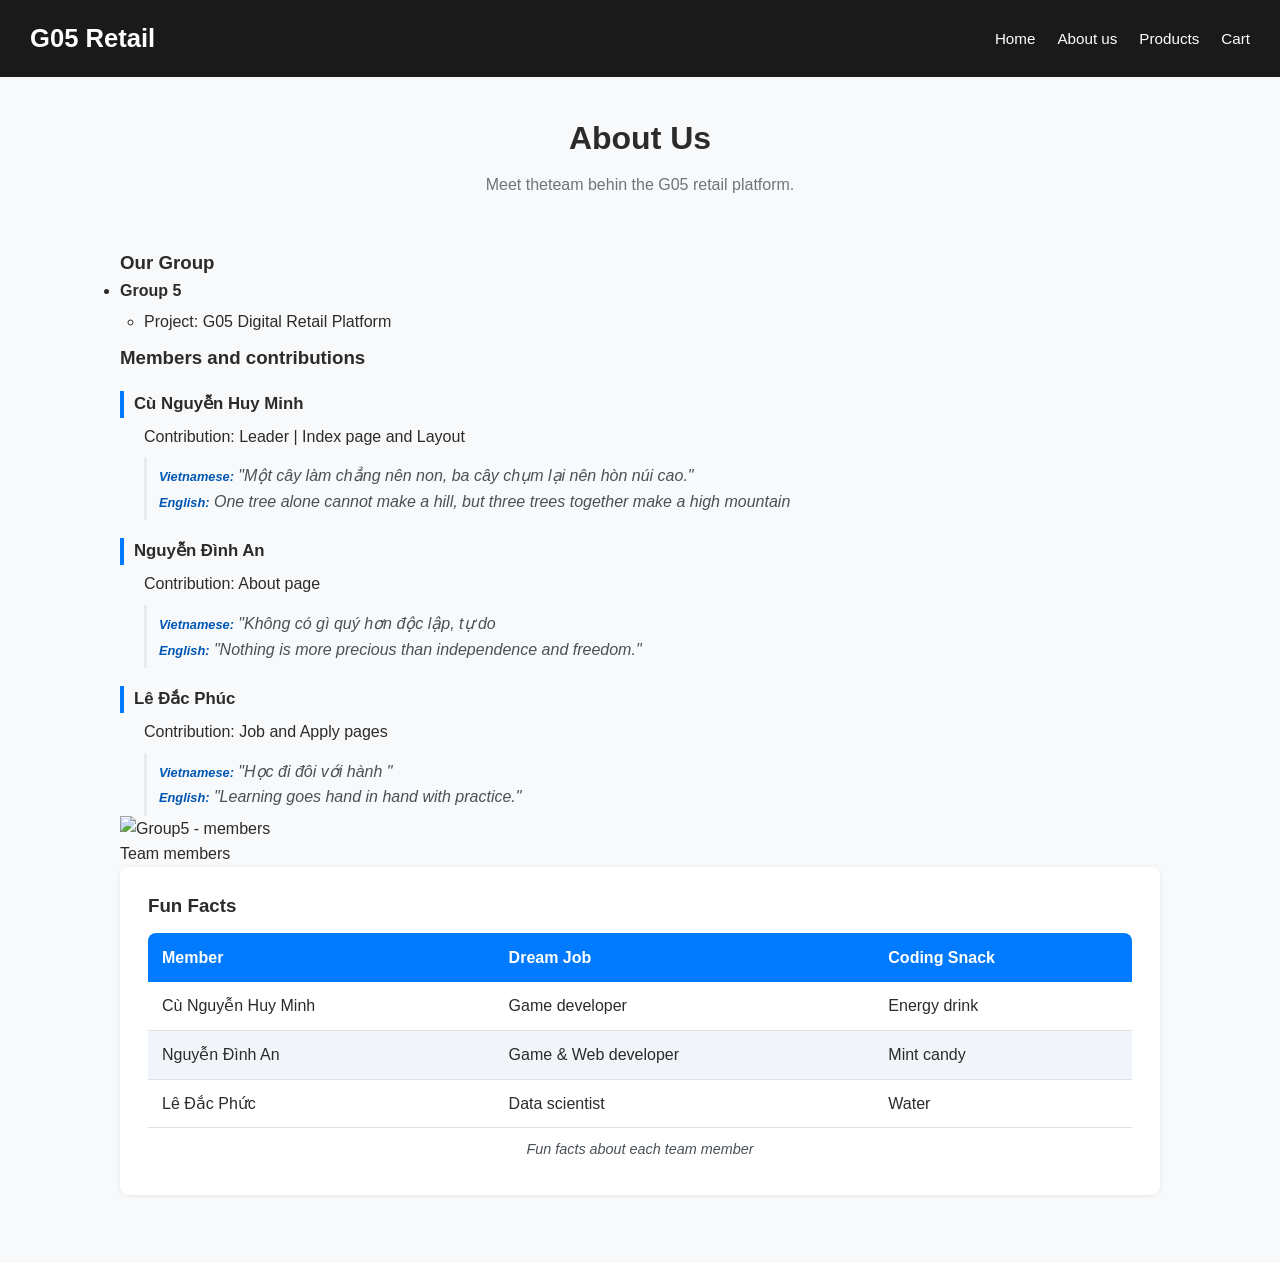
==== aboutus.html @ 073e5adb "Add files via upload" ====
<!DOCTYPE html>
<html lang="en">
<head>
  <meta charset="UTF-8">
  <meta name="viewport" content="width=device-width, initial-scale=1.0">
  <title>About Us | G05 Retail</title>
  <link rel="stylesheet" href="styles.css">
</head>
<body>
  <header class="navbar">
    <a class="logo" href="index.html">G05 Retail</a>
    <nav>
      <ul>
        <li><a href="index.html">Home</a></li>
        <li><a href="about.html">About us</a></li>
        <li><a href="products.html">Products</a></li>
        <li><a href="cart.html">Cart</a></li>
      </ul>
    </nav>
  </header>

  <main>
    <h1 class="page-title">About Us</h1>
    <p class="page-sub">Meet theteam behin the G05 retail platform.</p>

    <section class="section">
      <div class="car">
        <h3>Our Group</h3>
        <ul class="group-info">
          <li>Group 5
            <ul>
              <li>Project: G05 Digital Retail Platform</li>
            </ul>
          </li>
        </ul>
      </div>

      <div>
        <h3>Members and contributions</h3>
        <dl class="members">
          <dt>Cù Nguyễn Huy Minh</dt>
          <dd>Contribution: Leader | Index page and Layout</dd>
          <dd class="quote">
            <span class="lang">Vietnamese:</span> "Một cây làm chẳng nên non, ba cây chụm lại nên hòn núi cao."<br>
            <span class="lang">English:</span> One tree alone cannot make a hill, but three trees together make a high mountain
          </dd>

          <dt>Nguyễn Đình An</dt>
          <dd>Contribution: About page</dd>
          <dd class="quote">
            <span class="lang">Vietnamese:</span> "Không có gì quý hơn độc lập, tự do<br>
            <span class="lang">English:</span> "Nothing is more precious than independence and freedom."
          </dd>

          <dt>Lê Đắc Phúc</dt>
          <dd>Contribution: Job and Apply pages</dd>
          <dd class="quote">
            <span class="lang">Vietnamese:</span> "Học đi đôi với hành  "<br>
            <span class="lang">English:</span> "Learning goes hand in hand with practice."
          </dd>
        </dl>
      </div>

      <figure class="photo">
        <img src="images/group-photo.jpg" alt="Group5 - members" width="720" height="400">
        <figcaption>Team members</figcaption>
      </figure>

      <div class="card">
        <h3>Fun Facts</h3>
        <table class="fun-facts">
          <caption>Fun facts about each team member</caption>
          <thead>
            <tr>
              <th scope="col">Member</th>
              <th scope="col">Dream Job</th>
              <th scope="col">Coding Snack</th>
            </tr>
          </thead>
          <tbody>
            <tr><td>Cù Nguyễn Huy Minh</td><td>Game developer</td><td>Energy drink</td></tr>
            <tr><td>Nguyễn Đình An</td><td>Game & Web developer</td><td>Mint candy</td></tr>
            <tr><td>Lê Đắc Phức</td><td>Data scientist</td><td>Water</td></tr>
          </tbody>
        </table>
      </div>
    </section>
  </main>
</body>
</html>
---- styles.css ----
/* ===== G05 Retail - shared styles ===== */
:root {
  --dark: #1a1a1a;
  --blue: #007bff;
  --blue-dark: #0056b3;
  --blue-light: #cfe6ff;
  --bg: #f8f9fa;
  --bg-alt: #e9ecef;
  --text: #2b2b2b;
  --muted: #9aa0a6;
  --white: #ffffff;
}

* { box-sizing: border-box; margin: 0; padding: 0; }

body {
  font-family: "Segoe UI", Arial, Helvetica, sans-serif;
  background: var(--bg);
  color: var(--text);
  line-height: 1.6;
}

a { color: var(--blue); }

/* ===== Navbar ===== */
.navbar {
  background: var(--dark);
  display: flex;
  justify-content: space-between;
  align-items: center;
  padding: 18px 30px;
}
.navbar .logo {
  color: var(--white);
  font-size: 1.6rem;
  font-weight: 700;
  text-decoration: none;
}
.navbar ul { list-style: none; display: flex; gap: 22px; }
.navbar a {
  color: var(--white);
  text-decoration: none;
  font-size: 0.95rem;
}
.navbar a:hover,
.navbar a.active { color: var(--blue); }

/* ===== Hero ===== */
.hero {
  background: var(--blue);
  color: var(--white);
  text-align: center;
  padding: 70px 20px;
}
.hero h1 { font-size: 2.4rem; margin-bottom: 14px; }
.hero p { font-size: 1rem; margin-bottom: 24px; }
.btn {
  display: inline-block;
  background: var(--white);
  color: var(--blue);
  font-weight: 600;
  padding: 14px 24px;
  border-radius: 4px;
  text-decoration: none;
}
.btn:hover { background: var(--blue-light); }

/* ===== Sections / cards ===== */
.section { padding: 40px 30px; max-width: 1100px; margin: 0 auto; }
.section h2 { text-align: center; margin-bottom: 24px; font-size: 1.6rem; }

.card {
  background: var(--white);
  border-radius: 8px;
  padding: 24px 28px;
  box-shadow: 0 1px 4px rgba(0, 0, 0, 0.08);
  margin-bottom: 28px;
}
.card h3 { margin-bottom: 12px; }

/* ===== Footer ===== */
.footer {
  background: var(--dark);
  color: var(--muted);
  text-align: center;
  padding: 26px 20px;
  font-size: 0.9rem;
  margin-top: 40px;
}

/* ===== about.html ===== */
.page-title { text-align: center; margin: 36px 0 8px; font-size: 2rem; }
.page-sub { text-align: center; color: #6c757d; margin-bottom: 10px; }

/* Nested list */
.group-info > li { font-weight: 600; margin-bottom: 8px; }
.group-info ul { margin: 6px 0 0 24px; font-weight: 400; }

/* Styled student IDs */
.student-id {
  display: inline-block;
  background: #e7f1ff;
  color: #0056b3;
  border: 1px solid #007bff;
  border-radius: 4px;
  padding: 1px 8px;
  font-family: "Consolas", "Courier New", monospace;
  font-size: 0.85rem;
  font-weight: 700;
  letter-spacing: 1px;
  margin-left: 6px;
}

/* Definition list */
.members dt {
  font-weight: 700;
  font-size: 1.05rem;
  margin-top: 18px;
  padding-left: 10px;
  border-left: 4px solid var(--blue);
}
.members dd { margin: 6px 0 0 24px; }
.members .quote {
  font-style: italic;
  color: #495057;
  background: var(--bg);
  border-left: 3px solid var(--bg-alt);
  padding: 6px 12px;
  margin-top: 8px;
}
.members .lang { font-size: 0.8rem; font-weight: 700; color: var(--blue-dark); }

/* Bordered figure */
figure.group-photo {
  max-width: 720px;
  margin: 0 auto 28px;
  border: 4px solid var(--blue);
  border-radius: 8px;
  padding: 12px;
  background: var(--white);
  text-align: center;
}
figure.group-photo img { max-width: 100%; height: auto; display: block; margin: 0 auto; }
figure.group-photo figcaption {
  margin-top: 10px;
  font-size: 0.9rem;
  font-style: italic;
  color: #495057;
}

/* Styled table with hex colours + hover */
table.fun-facts {
  width: 100%;
  border-collapse: collapse;
  background: #ffffff;
  overflow: hidden;
  border-radius: 8px;
}
table.fun-facts caption {
  caption-side: bottom;
  padding: 10px;
  font-size: 0.9rem;
  font-style: italic;
  color: #495057;
}
table.fun-facts th {
  background: #007bff;
  color: #ffffff;
  text-align: left;
  padding: 12px 14px;
}
table.fun-facts td { padding: 11px 14px; border-bottom: 1px solid #dee2e6; }
table.fun-facts tbody tr:nth-child(even) { background: #f1f5f9; }
table.fun-facts tbody tr { transition: background 0.2s; }
table.fun-facts tbody tr:hover { background: #cfe6ff; }
table.fun-facts tbody tr:hover td { color: #003d80; font-weight: 600; }

@media (max-width: 700px) {
  .navbar { flex-direction: column; gap: 10px; }
  .section { padding: 24px 16px; }
  table.fun-facts { font-size: 0.85rem; }
}
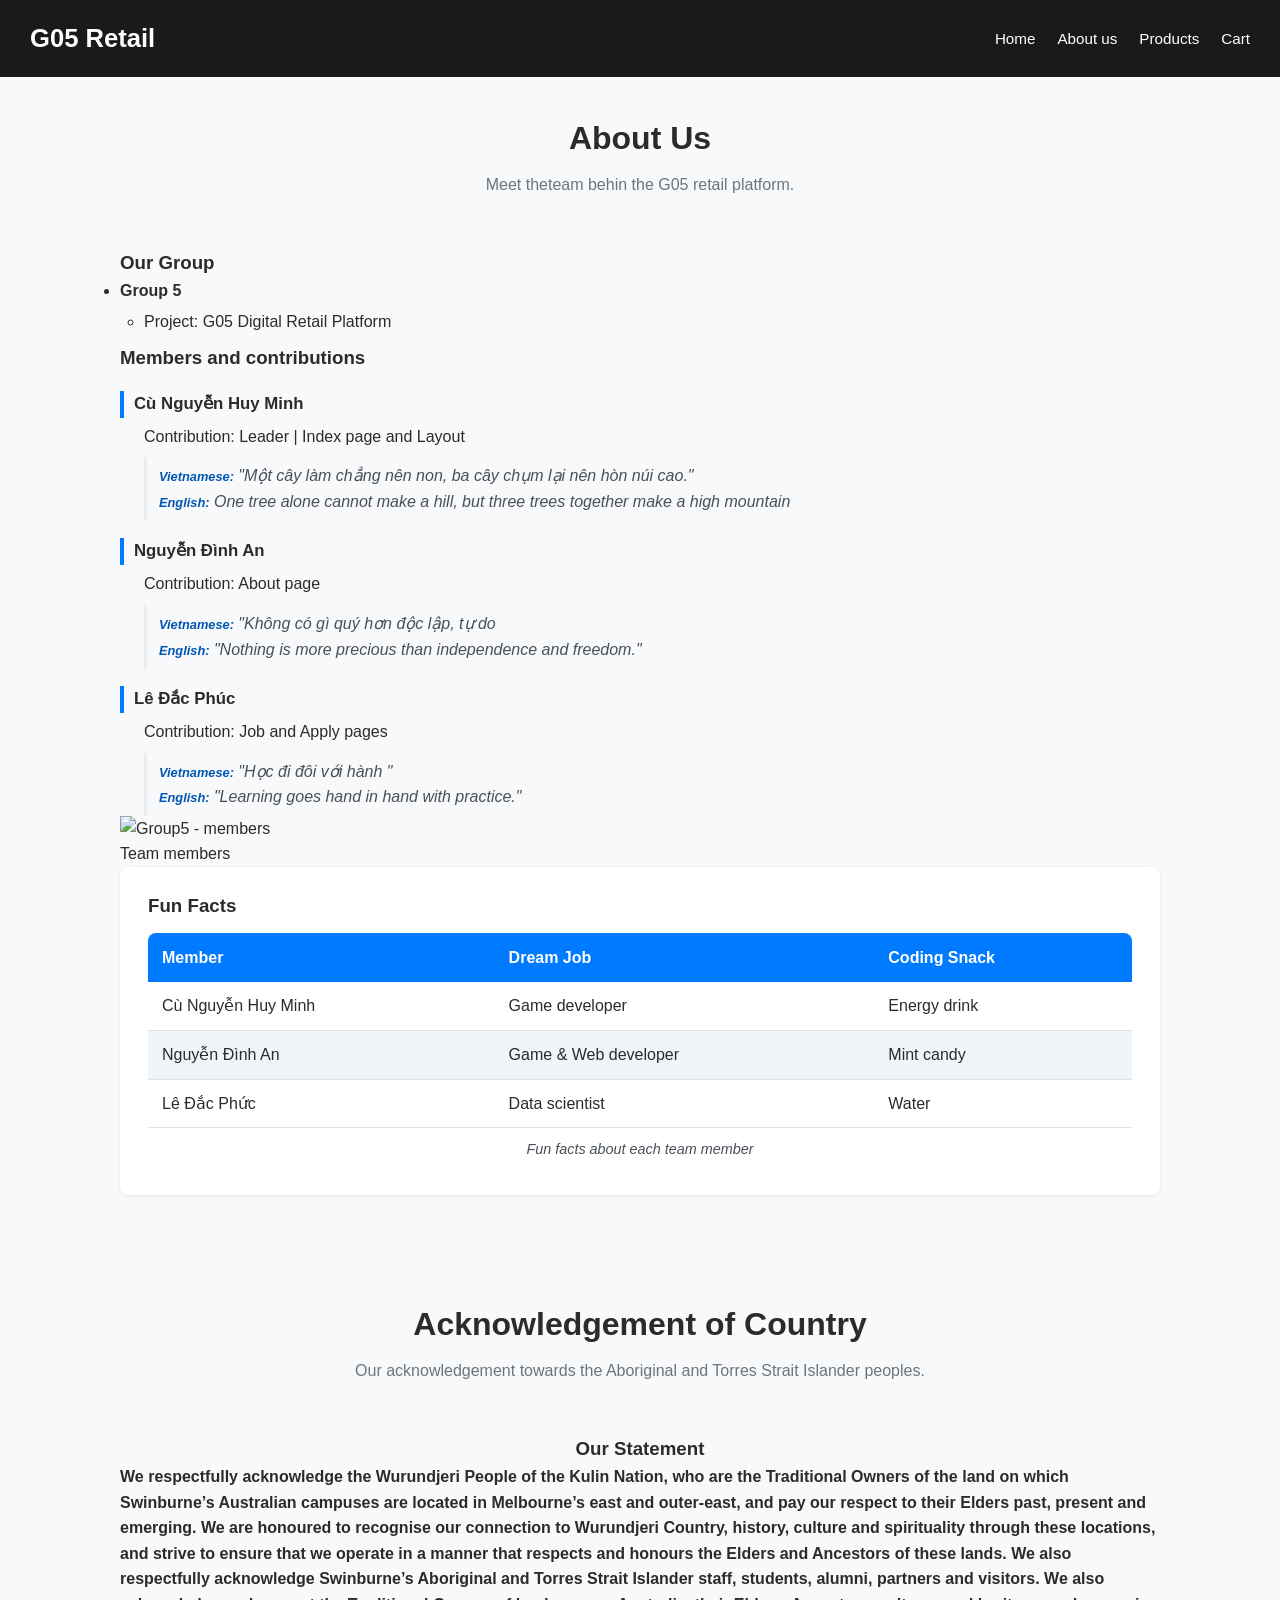
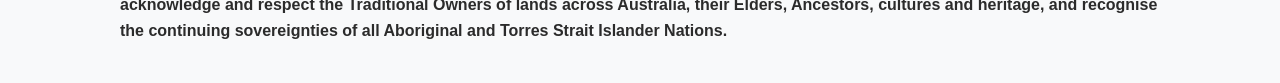
==== commit 3f6bf35d: "aboutus.html" ====
--- a/aboutus.html
+++ b/aboutus.html
@@ -85,6 +85,15 @@
         </table>
       </div>
     </section>
+    <h1 class="page-title">Acknowledgement of Country</h1>
+    <p class="page-sub">Our acknowledgement towards the Aboriginal and Torres Strait Islander peoples.</p>
+    <section class="section">
+      <div class="car">
+        <h3 style="text-align: center">Our Statement</h3>
+          <p><b>We respectfully acknowledge the Wurundjeri People of the Kulin Nation, who are the Traditional Owners of the land on which Swinburne’s Australian campuses are located in Melbourne’s east and outer-east, and pay our respect to their Elders past, present and emerging. We are honoured to recognise our connection to Wurundjeri Country, history, culture and spirituality through these locations, and strive to ensure that we operate in a manner that respects and honours the Elders and Ancestors of these lands. We also respectfully acknowledge Swinburne’s Aboriginal and Torres Strait Islander staff, students, alumni, partners and visitors. We also acknowledge and respect the Traditional Owners of lands across Australia, their Elders, Ancestors, cultures and heritage, and recognise the continuing sovereignties of all Aboriginal and Torres Strait Islander Nations.
+          </b></p>
+      </div>
+    </section>
   </main>
 </body>
-</html>+</html>
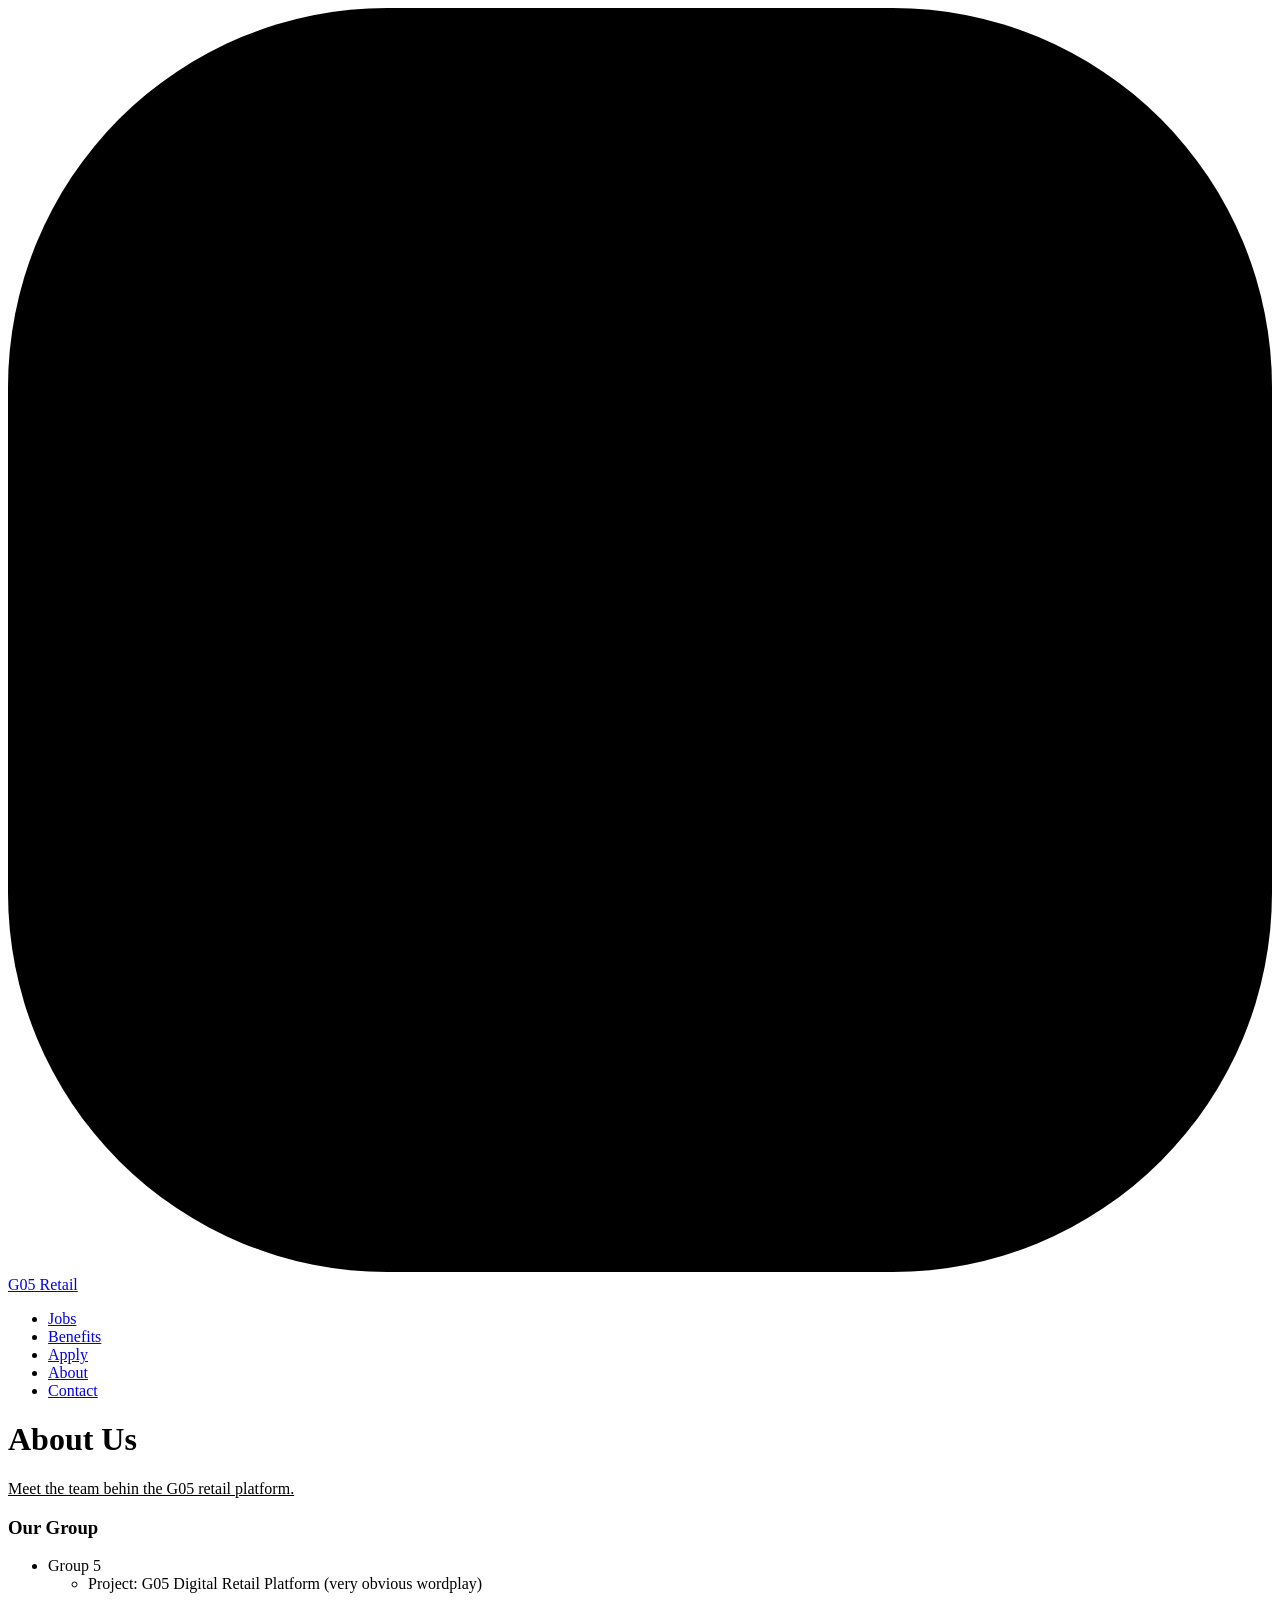
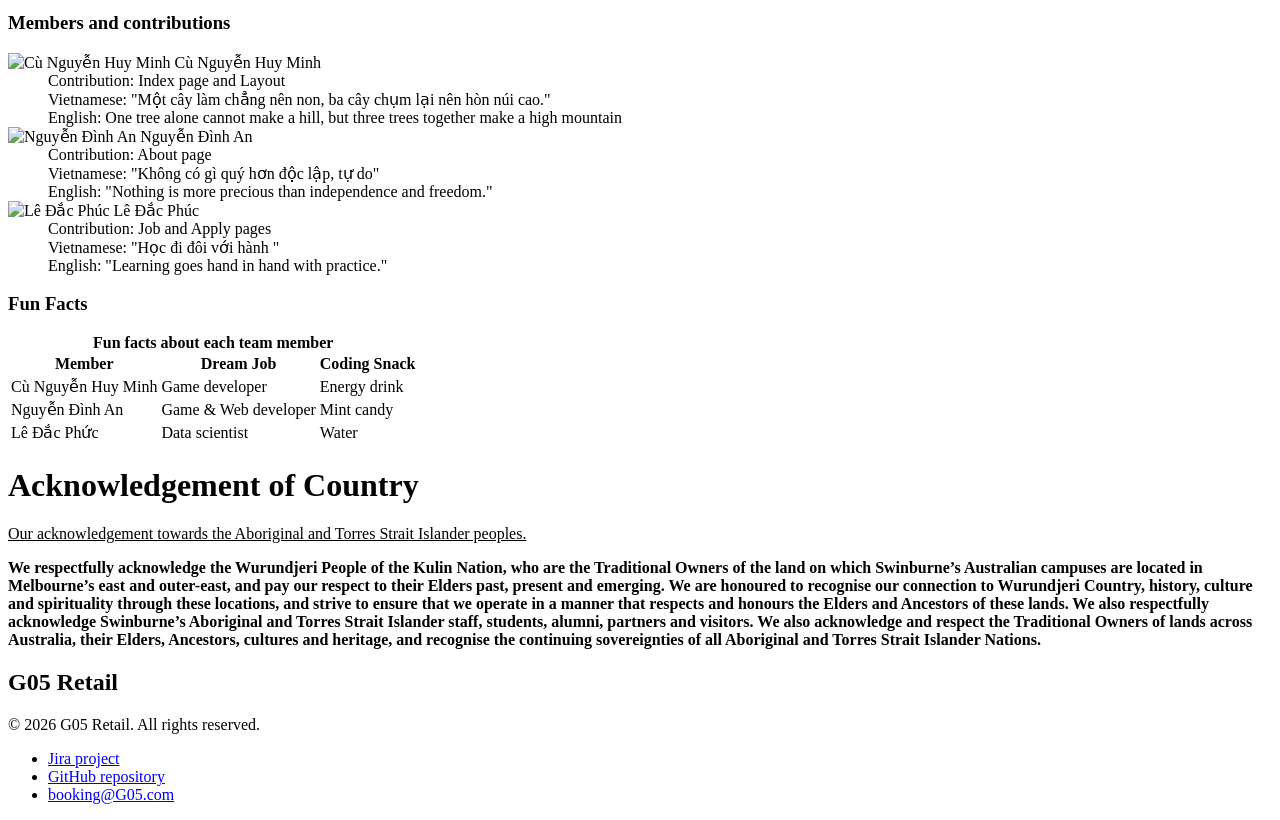
==== commit f77cae60: "Add files via upload" ====
--- a/aboutus.html
+++ b/aboutus.html
@@ -3,25 +3,35 @@
 <head>
   <meta charset="UTF-8">
   <meta name="viewport" content="width=device-width, initial-scale=1.0">
-  <title>About Us | G05 Retail</title>
-  <link rel="stylesheet" href="styles.css">
+  <title>G05 Retail | About Us </title>
+  <link rel="stylesheet" href="CSS\styles.css">
+  <link rel="stylesheet" href="CSS\style.css">
 </head>
 <body>
-  <header class="navbar">
-    <a class="logo" href="index.html">G05 Retail</a>
-    <nav>
-      <ul>
-        <li><a href="index.html">Home</a></li>
-        <li><a href="about.html">About us</a></li>
-        <li><a href="products.html">Products</a></li>
-        <li><a href="cart.html">Cart</a></li>
+  <header class="site-header">
+    <a class="site-brand" href="index.html" aria-label="G05 Retail home">
+      <svg class="site-brand__mark" role="img" aria-labelledby="brand-title" viewBox="0 0 40 40" xmlns="http://www.w3.org/2000/svg">
+        <title id="brand-title">G05 Retail logo</title>
+        <path class="site-brand__mark-bg" d="M12 0h16a12 12 0 0 1 12 12v16a12 12 0 0 1-12 12H12A12 12 0 0 1 0 28V12A12 12 0 0 1 12 0Z"/>
+        <path class="site-brand__mark-g" d="M27.5 13.3A11 11 0 1 0 29 25h-9v-5h15v2.5A15 15 0 1 1 30.5 10z"/>
+        <circle class="site-brand__mark-accent" cx="29" cy="28" r="3"/>
+      </svg>
+      <span class="site-brand__name">G05 Retail</span>
+    </a>
+    <nav class="site-nav" aria-label="Main navigation">
+      <ul class="site-nav__list">
+        <li class="site-nav__item"><a class="site-nav__link" href="jobs.html">Jobs</a></li>
+        <li class="site-nav__item"><a class="site-nav__link" href="benefits.html">Benefits</a></li>
+        <li class="site-nav__item"><a class="site-nav__link" href="apply.html">Apply</a></li>
+        <li class="site-nav__item"><a class="site-nav__link" href="aboutus.html" aria-current="page">About</a></li>
+        <li class="site-nav__item"><a class="site-nav__link" href="mailto:info@companyname.com">Contact</a></li>
       </ul>
     </nav>
   </header>
 
   <main>
     <h1 class="page-title">About Us</h1>
-    <p class="page-sub">Meet theteam behin the G05 retail platform.</p>
+    <p class="page-sub"><u>Meet the team behin the G05 retail platform.</u></p>
 
     <section class="section">
       <div class="car">
@@ -29,7 +39,7 @@
         <ul class="group-info">
           <li>Group 5
             <ul>
-              <li>Project: G05 Digital Retail Platform</li>
+              <li>Project: G05 Digital Retail Platform (very obvious wordplay)</li>
             </ul>
           </li>
         </ul>
@@ -38,21 +48,30 @@
       <div>
         <h3>Members and contributions</h3>
         <dl class="members">
-          <dt>Cù Nguyễn Huy Minh</dt>
-          <dd>Contribution: Leader | Index page and Layout</dd>
+          <dt class="profile-header">
+            <img src="pictures\CuNguyenHuyMinh.jpg" alt="Cù Nguyễn Huy Minh" class="profile-img">
+            <span class="profile-name">Cù Nguyễn Huy Minh</span>
+          </dt>
+          <dd>Contribution: Index page and Layout</dd>
           <dd class="quote">
             <span class="lang">Vietnamese:</span> "Một cây làm chẳng nên non, ba cây chụm lại nên hòn núi cao."<br>
             <span class="lang">English:</span> One tree alone cannot make a hill, but three trees together make a high mountain
           </dd>
 
-          <dt>Nguyễn Đình An</dt>
+          <dt class="profile-header">
+            <img src="pictures\NguyenDinhAn.jpg" alt="Nguyễn Đình An" class="profile-img">
+            <span class="profile-name">Nguyễn Đình An</span>
+          </dt>
           <dd>Contribution: About page</dd>
           <dd class="quote">
-            <span class="lang">Vietnamese:</span> "Không có gì quý hơn độc lập, tự do<br>
+            <span class="lang">Vietnamese:</span> "Không có gì quý hơn độc lập, tự do"<br>
             <span class="lang">English:</span> "Nothing is more precious than independence and freedom."
           </dd>
 
-          <dt>Lê Đắc Phúc</dt>
+          <dt class="profile-header">
+            <img src="pictures\Ledacphuc.jpg" alt="Lê Đắc Phúc" class="profile-img">
+            <span class="profile-name">Lê Đắc Phúc</span>
+          </dt>
           <dd>Contribution: Job and Apply pages</dd>
           <dd class="quote">
             <span class="lang">Vietnamese:</span> "Học đi đôi với hành  "<br>
@@ -61,15 +80,10 @@
         </dl>
       </div>
 
-      <figure class="photo">
-        <img src="images/group-photo.jpg" alt="Group5 - members" width="720" height="400">
-        <figcaption>Team members</figcaption>
-      </figure>
-
       <div class="card">
         <h3>Fun Facts</h3>
         <table class="fun-facts">
-          <caption>Fun facts about each team member</caption>
+          <caption><b>Fun facts about each team member</b></caption>
           <thead>
             <tr>
               <th scope="col">Member</th>
@@ -83,17 +97,34 @@
             <tr><td>Lê Đắc Phức</td><td>Data scientist</td><td>Water</td></tr>
           </tbody>
         </table>
-      </div>
+      </div> 
     </section>
+
     <h1 class="page-title">Acknowledgement of Country</h1>
-    <p class="page-sub">Our acknowledgement towards the Aboriginal and Torres Strait Islander peoples.</p>
+    <p class="page-sub"><u>Our acknowledgement towards the Aboriginal and Torres Strait Islander peoples.</u></p>
     <section class="section">
-      <div class="car">
-        <h3 style="text-align: center">Our Statement</h3>
+      <div class="card">
           <p><b>We respectfully acknowledge the Wurundjeri People of the Kulin Nation, who are the Traditional Owners of the land on which Swinburne’s Australian campuses are located in Melbourne’s east and outer-east, and pay our respect to their Elders past, present and emerging. We are honoured to recognise our connection to Wurundjeri Country, history, culture and spirituality through these locations, and strive to ensure that we operate in a manner that respects and honours the Elders and Ancestors of these lands. We also respectfully acknowledge Swinburne’s Aboriginal and Torres Strait Islander staff, students, alumni, partners and visitors. We also acknowledge and respect the Traditional Owners of lands across Australia, their Elders, Ancestors, cultures and heritage, and recognise the continuing sovereignties of all Aboriginal and Torres Strait Islander Nations.
           </b></p>
+
       </div>
     </section>
   </main>
+  <footer class="site-footer" id="contact">
+    <div class="footer-content">
+      <div class="footer-brand">
+        <h2 class="footer-brand__name">G05 Retail</h2>
+        <p class="footer-brand__copyright">&copy; 2026 G05 Retail. All rights reserved.</p>
+      </div>
+      <nav class="footer-nav" aria-label="Project and contact links">
+        <ul class="footer-links">
+          <li class="footer-links__item"><a class="footer-links__link" href="https://ngdinhan08-1790740529378.atlassian.net/browse/SCRUM-5?atlOrigin=eyJpIjoiNzU4MTgwY2Y4MGVkNDBhZGIyZGRjOTU4ZDQ2NzgzZjYiLCJwIjoiaiJ9" target="_blank" rel="noopener">Jira project</a></li>
+          <li class="footer-links__item"><a class="footer-links__link" href="https://github.com/nobonem-emanhbon/project-5.git" target="_blank" rel="noopener">GitHub repository</a></li>
+          <li class="footer-links__item"><a class="footer-links__link" href="mailto:info@companyname.com">booking@G05.com</a></li>
+        </ul>
+      </nav>
+    </div>
+  </footer>
+
 </body>
-</html>
+</html>
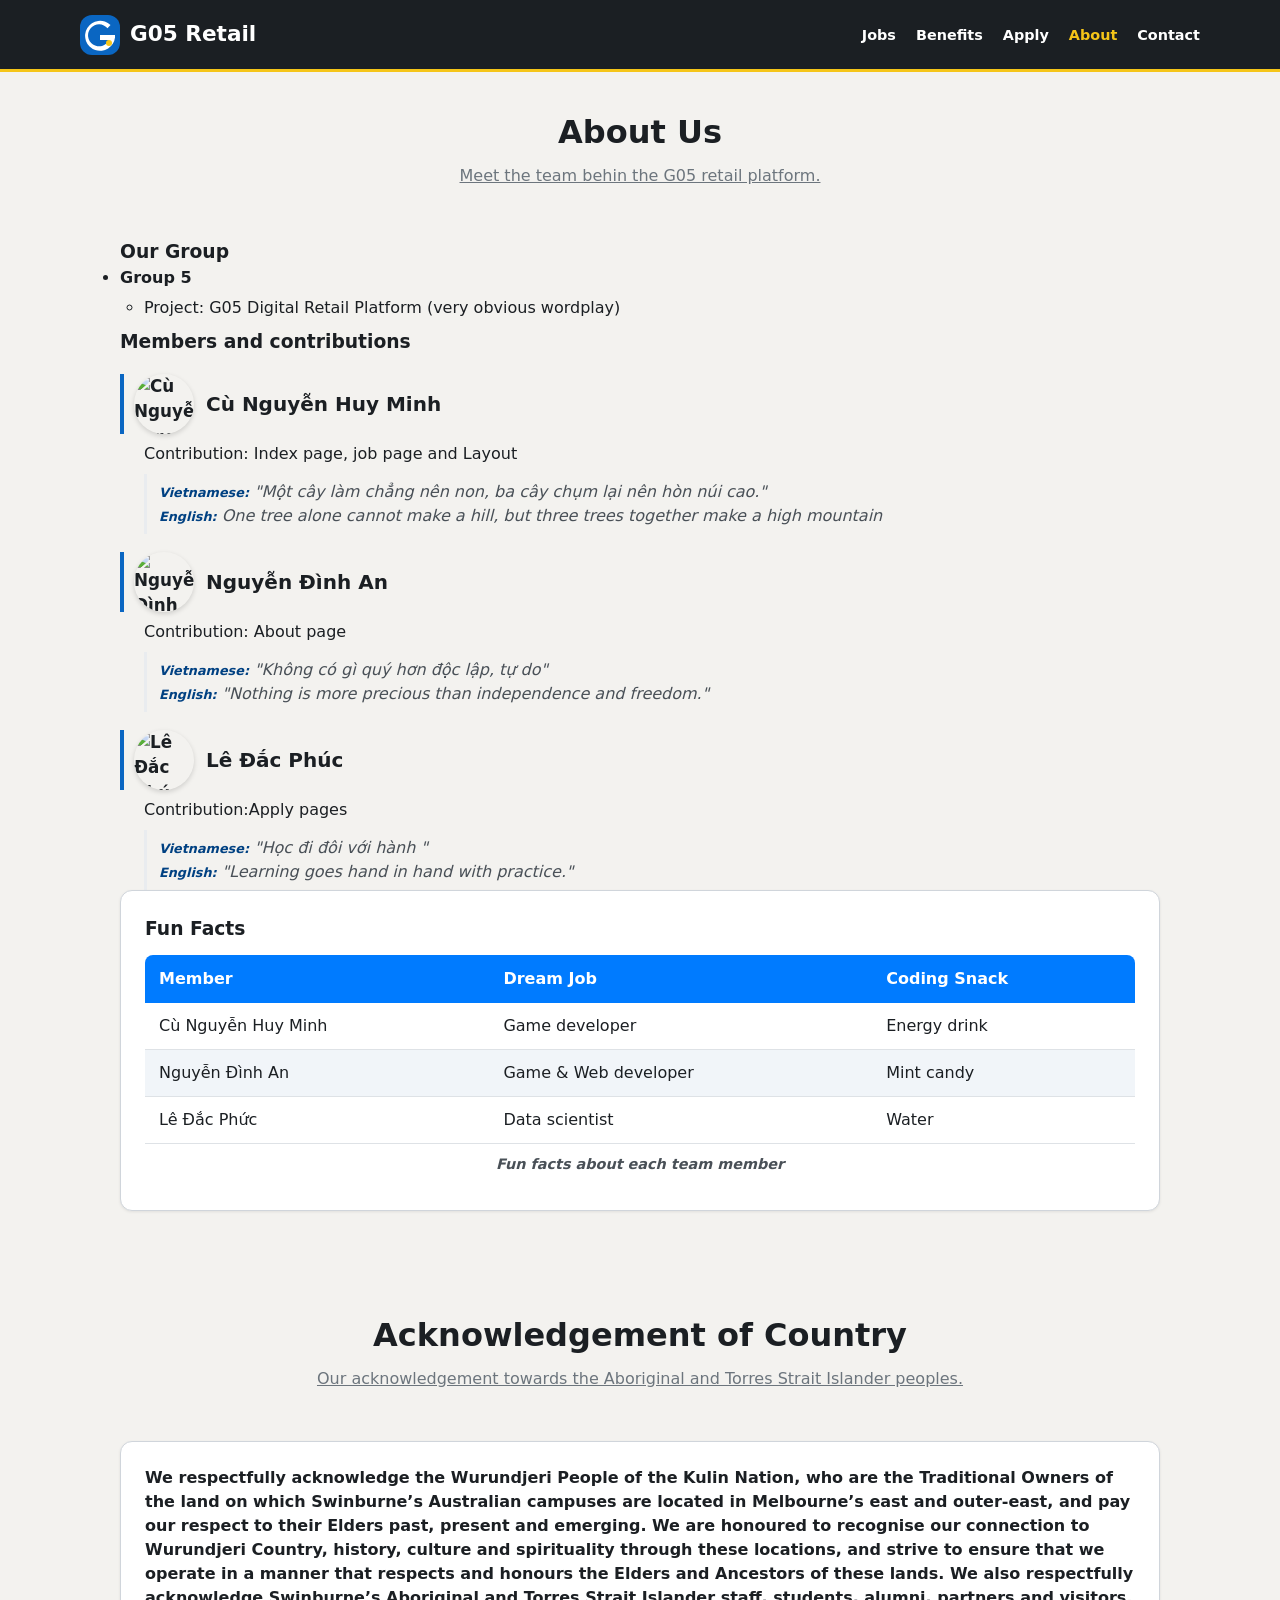
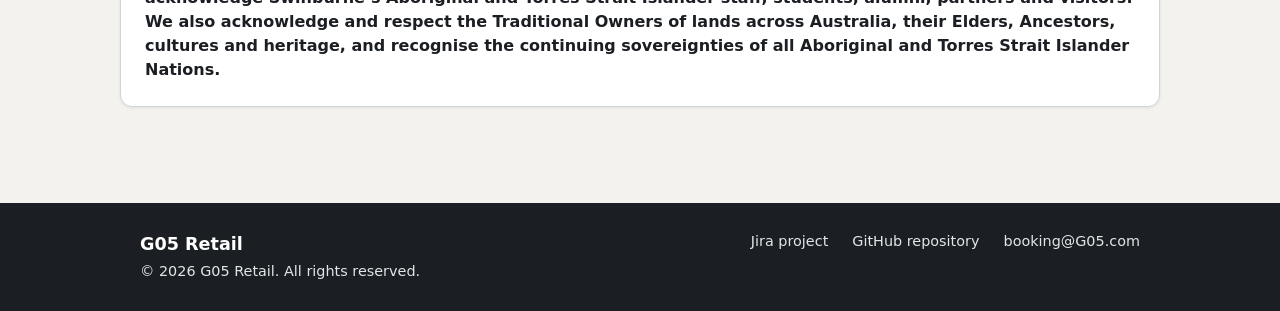
==== commit 4770b528: "fixing files because github doesn't response" ====
--- a/aboutus.html
+++ b/aboutus.html
@@ -4,8 +4,8 @@
   <meta charset="UTF-8">
   <meta name="viewport" content="width=device-width, initial-scale=1.0">
   <title>G05 Retail | About Us </title>
-  <link rel="stylesheet" href="CSS\styles.css">
-  <link rel="stylesheet" href="CSS\style.css">
+  <link rel="stylesheet" href="styles.css">
+  <link rel="stylesheet" href="style.css">
 </head>
 <body>
   <header class="site-header">
@@ -52,7 +52,7 @@
             <img src="pictures\CuNguyenHuyMinh.jpg" alt="Cù Nguyễn Huy Minh" class="profile-img">
             <span class="profile-name">Cù Nguyễn Huy Minh</span>
           </dt>
-          <dd>Contribution: Index page and Layout</dd>
+          <dd>Contribution: Index page, job page and Layout</dd>
           <dd class="quote">
             <span class="lang">Vietnamese:</span> "Một cây làm chẳng nên non, ba cây chụm lại nên hòn núi cao."<br>
             <span class="lang">English:</span> One tree alone cannot make a hill, but three trees together make a high mountain
@@ -72,7 +72,7 @@
             <img src="pictures\Ledacphuc.jpg" alt="Lê Đắc Phúc" class="profile-img">
             <span class="profile-name">Lê Đắc Phúc</span>
           </dt>
-          <dd>Contribution: Job and Apply pages</dd>
+          <dd>Contribution:Apply pages</dd>
           <dd class="quote">
             <span class="lang">Vietnamese:</span> "Học đi đôi với hành  "<br>
             <span class="lang">English:</span> "Learning goes hand in hand with practice."
--- a/styles.css
+++ b/styles.css
@@ -0,0 +1,265 @@
+/* ===== G05 Retail - shared styles ===== */
+:root {
+  --dark: #1a1a1a;
+  --blue: #007bff;
+  --blue-dark: #0056b3;
+  --blue-light: #cfe6ff;
+  --bg: #f8f9fa;
+  --bg-alt: #e9ecef;
+  --text: #2b2b2b;
+  --muted: #9aa0a6;
+  --white: #ffffff;
+}
+
+* { box-sizing: border-box; margin: 0; padding: 0; }
+
+body {
+  font-family: "Segoe UI", Arial, Helvetica, sans-serif;
+  background: var(--bg);
+  color: var(--text);
+  line-height: 1.6;
+}
+
+a { color: var(--blue); }
+
+/* ===== Navbar ===== */
+.navbar {
+  background: var(--dark);
+  display: flex;
+  justify-content: space-between;
+  align-items: center;
+  padding: 18px 30px;
+}
+.navbar .logo {
+  color: var(--white);
+  font-size: 1.6rem;
+  font-weight: 700;
+  text-decoration: none;
+}
+.navbar ul { list-style: none; display: flex; gap: 22px; }
+.navbar a {
+  color: var(--white);
+  text-decoration: none;
+  font-size: 0.95rem;
+}
+.navbar a:hover,
+.navbar a.active { color: var(--blue); }
+
+/* ===== Hero ===== */
+.hero {
+  background: var(--blue);
+  color: var(--white);
+  text-align: center;
+  padding: 70px 20px;
+}
+.hero h1 { font-size: 2.4rem; margin-bottom: 14px; }
+.hero p { font-size: 1rem; margin-bottom: 24px; }
+.btn {
+  display: inline-block;
+  background: var(--white);
+  color: var(--blue);
+  font-weight: 600;
+  padding: 14px 24px;
+  border-radius: 4px;
+  text-decoration: none;
+}
+.btn:hover { background: var(--blue-light); }
+
+/* ===== Sections / cards ===== */
+.section { padding: 40px 30px; max-width: 1100px; margin: 0 auto; }
+.section h2 { text-align: center; margin-bottom: 24px; font-size: 1.6rem; }
+
+.card {
+  background: var(--white);
+  border-radius: 8px;
+  padding: 24px 28px;
+  box-shadow: 0 1px 4px rgba(0, 0, 0, 0.08);
+  margin-bottom: 28px;
+}
+.card h3 { margin-bottom: 12px; }
+
+/* ===== Footer ===== */
+.footer {
+  background: var(--dark);
+  color: var(--muted);
+  text-align: center;
+  padding: 26px 20px;
+  font-size: 0.9rem;
+  margin-top: 40px;
+}
+
+/* ===== about.html ===== */
+.page-title { text-align: center; margin: 36px 0 8px; font-size: 2rem; }
+.page-sub { text-align: center; color: #6c757d; margin-bottom: 10px; }
+
+/* Nested list */
+.group-info > li { font-weight: 600; margin-bottom: 8px; }
+.group-info ul { margin: 6px 0 0 24px; font-weight: 400; }
+
+/* Styled student IDs */
+.student-id {
+  display: inline-block;
+  background: #e7f1ff;
+  color: #0056b3;
+  border: 1px solid #007bff;
+  border-radius: 4px;
+  padding: 1px 8px;
+  font-family: "Consolas", "Courier New", monospace;
+  font-size: 0.85rem;
+  font-weight: 700;
+  letter-spacing: 1px;
+  margin-left: 6px;
+}
+
+/* Definition list */
+.members dt {
+  font-weight: 700;
+  font-size: 1.05rem;
+  margin-top: 18px;
+  padding-left: 10px;
+  border-left: 4px solid var(--blue);
+}
+.members dd { margin: 6px 0 0 24px; }
+.members .quote {
+  font-style: italic;
+  color: #495057;
+  background: var(--bg);
+  border-left: 3px solid var(--bg-alt);
+  padding: 6px 12px;
+  margin-top: 8px;
+}
+.members .lang { font-size: 0.8rem; font-weight: 700; color: var(--blue-dark); }
+
+/* Bordered figure */
+figure.group-photo {
+  max-width: 720px;
+  margin: 0 auto 28px;
+  border: 4px solid var(--blue);
+  border-radius: 8px;
+  padding: 12px;
+  background: var(--white);
+  text-align: center;
+}
+figure.group-photo img { max-width: 100%; height: auto; display: block; margin: 0 auto; }
+figure.group-photo figcaption {
+  margin-top: 10px;
+  font-size: 0.9rem;
+  font-style: italic;
+  color: #495057;
+}
+
+/* Styled table with hex colours + hover */
+table.fun-facts {
+  width: 100%;
+  border-collapse: collapse;
+  background: #ffffff;
+  overflow: hidden;
+  border-radius: 8px;
+}
+table.fun-facts caption {
+  caption-side: bottom;
+  padding: 10px;
+  font-size: 0.9rem;
+  font-style: italic;
+  color: #495057;
+}
+table.fun-facts th {
+  background: #007bff;
+  color: #ffffff;
+  text-align: left;
+  padding: 12px 14px;
+}
+table.fun-facts td { padding: 11px 14px; border-bottom: 1px solid #dee2e6; }
+table.fun-facts tbody tr:nth-child(even) { background: #f1f5f9; }
+table.fun-facts tbody tr { transition: background 0.2s; }
+table.fun-facts tbody tr:hover { background: #cfe6ff; }
+table.fun-facts tbody tr:hover td { color: #003d80; font-weight: 600; }
+
+@media (max-width: 700px) {
+  .navbar { flex-direction: column; gap: 10px; }
+  .section { padding: 24px 16px; }
+  table.fun-facts { font-size: 0.85rem; }
+}
+
+/* Footer */
+.footer {
+    background-color: #1a1a1a;
+    color: #aaa;
+    text-align: center;
+    padding: 12px;
+    margin-top: 32px;
+    width: 100%;
+    position: fixed;
+    bottom: 0;
+}
+
+/* ===== Site header (shared by every page) ===== */
+.site-header {
+  background: #1b1f24;
+  border-bottom: 2px solid #f5c518;
+}
+.site-header-inner {
+  max-width: 1100px;
+  margin: 0 auto;
+  padding: 12px 24px;
+  display: flex;
+  align-items: center;
+  justify-content: space-between;
+  flex-wrap: wrap;
+  gap: 10px;
+}
+.site-brand {
+  display: flex;
+  align-items: center;
+  gap: 10px;
+  color: #fff;
+  font-weight: 700;
+  font-size: 1.1rem;
+  text-decoration: none;
+  white-space: nowrap;
+}
+.site-brand .brand-mark {
+  width: 36px;
+  height: 36px;
+  flex: 0 0 36px;
+  display: block;
+}
+.site-nav ul {
+  list-style: none;
+  display: flex;
+  flex-wrap: wrap;
+  gap: 20px;
+}
+.site-nav a {
+  color: #fff;
+  text-decoration: none;
+  font-size: 0.9rem;
+  font-weight: 600;
+}
+.site-nav a:hover,
+.site-nav a:focus-visible,
+.site-nav a[aria-current="page"] {
+  color: #f5c518;
+}
+/* Align image and name side-by-side */
+.profile-header {
+    display: flex;
+    align-items: center;
+    gap: 12px;
+    margin-bottom: 8px;
+}
+
+/* Style the image into a neat circle */
+.profile-img {
+    width: 60px;
+    height: 60px;
+    border-radius: 50%;
+    object-fit: cover; /* Prevents image distortion */
+    box-shadow: 0 2px 5px rgba(0, 0, 0, 0.15);
+}
+
+/* Ensure the name aligns vertically */
+.profile-name {
+    font-size: 1.25rem;
+    font-weight: bold;
+}
--- a/style.css
+++ b/style.css
@@ -0,0 +1,789 @@
+/* ===== Variables ===== */
+:root {
+  --blue: #0A66C2;
+  --blue-dark: #004182;
+  --black: #1B1F23;
+  --white: #FFFFFF;
+  --bg: #F3F2EF;
+  --grey: #666666;
+  --border: #D0D5DB;
+  --yellow: #F5C518;
+  --space-1: 8px;
+  --space-2: 16px;
+  --space-3: 24px;
+  --space-4: 32px;
+}
+
+/* ===== Base ===== */
+*,
+*::before,
+*::after {
+  box-sizing: border-box;
+}
+
+html {
+  scroll-behavior: smooth;
+}
+
+body {
+  margin: 0;
+  background: var(--bg);
+  color: var(--black);
+  font-family: "Inter", "Source Sans 3", system-ui, sans-serif;
+  font-size: 16px;
+  line-height: 1.5;
+}
+
+h1,
+h2,
+h3,
+p {
+  margin-top: 0;
+}
+
+a {
+  color: var(--blue);
+}
+
+button,
+input,
+select,
+textarea {
+  font: inherit;
+}
+
+a:focus-visible,
+button:focus-visible,
+input:focus-visible,
+select:focus-visible,
+textarea:focus-visible {
+  outline: 3px solid rgba(10, 102, 194, 0.2);
+  outline-offset: 3px;
+}
+
+/* ===== Layout ===== */
+.home-main {
+  width: min(100% - 40px, 1000px);
+  margin: var(--space-4) auto 48px;
+}
+
+.application-page__title,
+.application-page__intro,
+.application-form,
+.notice {
+  width: min(100% - 40px, 760px);
+  margin-right: auto;
+  margin-left: auto;
+}
+
+.application-page__title {
+  margin-top: 36px;
+  margin-bottom: 12px;
+  font-size: 2rem;
+  font-weight: 700;
+  letter-spacing: -0.025em;
+  line-height: 1.2;
+}
+
+.application-page__intro {
+  margin-top: 0;
+  margin-bottom: var(--space-3);
+  color: var(--grey);
+  font-size: 0.9375rem;
+}
+
+/* ===== Header / navigation ===== */
+.site-header {
+  position: sticky;
+  top: 0;
+  z-index: 10;
+  display: flex;
+  align-items: center;
+  justify-content: space-between;
+  gap: var(--space-3);
+  min-height: 72px;
+  padding: 12px max(24px, calc((100% - 1120px) / 2));
+  border-bottom: 3px solid var(--yellow);
+  background: var(--black);
+}
+
+.site-brand {
+  display: inline-flex;
+  flex: 0 0 auto;
+  align-items: center;
+  gap: 10px;
+  color: var(--white);
+  font-size: 1.35rem;
+  font-weight: 700;
+  text-decoration: none;
+}
+
+.site-brand__mark {
+  display: block;
+  width: 40px;
+  height: 40px;
+}
+
+.site-brand__mark-bg {
+  fill: var(--blue);
+}
+
+.site-brand__mark-g {
+  fill: var(--white);
+}
+
+.site-brand__mark-accent {
+  fill: var(--yellow);
+}
+
+.site-brand__name {
+  color: var(--white);
+}
+
+.site-nav {
+  min-width: 0;
+}
+
+.site-nav__item {
+  flex: 0 0 auto;
+}
+
+.site-nav__list {
+  display: flex;
+  flex-wrap: wrap;
+  justify-content: flex-end;
+  gap: var(--space-1) 22px;
+  margin: 0;
+  padding: 0;
+  list-style: none;
+}
+
+.site-nav__link {
+  color: var(--white);
+  font-size: 0.95rem;
+  font-weight: 600;
+  text-decoration: none;
+  transition: color 150ms ease;
+}
+
+.site-nav__link:hover,
+.site-nav__link--active {
+  color: var(--yellow);
+}
+
+.site-nav__link:focus-visible {
+  border-radius: 3px;
+  outline: 3px solid var(--yellow);
+  outline-offset: 4px;
+}
+
+/* ===== Components: cards, buttons, notices, tables ===== */
+.card,
+.form-card {
+  margin-bottom: var(--space-3);
+  padding: var(--space-3);
+  border: 1px solid var(--border);
+  border-radius: 12px;
+  background: var(--white);
+  box-shadow: 0 1px 3px rgba(0, 0, 0, 0.08);
+}
+
+.home-card {
+  margin-bottom: var(--space-3);
+}
+
+.card__title {
+  margin-bottom: var(--space-2);
+  padding-left: 12px;
+  border-left: 4px solid var(--blue);
+  font-size: 1.4rem;
+  line-height: 1.3;
+}
+
+.home-card__copy {
+  margin-bottom: 0;
+}
+
+.notice {
+  margin-top: 20px;
+  margin-bottom: 12px;
+  padding: 14px 16px;
+  border-left: 4px solid var(--yellow);
+  border-radius: 8px;
+  background: #FFF8DC;
+  color: var(--black);
+  font-size: 0.9375rem;
+}
+
+.button {
+  display: inline-flex;
+  align-items: center;
+  justify-content: center;
+  min-height: 48px;
+  padding: 12px 28px;
+  border: 1.5px solid var(--blue);
+  border-radius: 999px;
+  font-weight: 700;
+  line-height: 1.25;
+  text-align: center;
+  text-decoration: none;
+  cursor: pointer;
+  transition: color 150ms ease, background-color 150ms ease, border-color 150ms ease, box-shadow 150ms ease, transform 150ms ease;
+}
+
+.button--primary {
+  background: var(--blue);
+  color: var(--white);
+}
+
+.button--primary:hover {
+  border-color: var(--blue-dark);
+  background: var(--blue-dark);
+  color: var(--white);
+  box-shadow: 0 3px 8px rgba(0, 65, 130, 0.2);
+  transform: translateY(-1px);
+}
+
+.button--secondary {
+  background: var(--white);
+  color: var(--blue);
+}
+
+.button--secondary:hover {
+  background: #EAF3FB;
+}
+
+.button:focus-visible {
+  outline: 3px solid rgba(10, 102, 194, 0.2);
+  outline-offset: 3px;
+}
+
+.hours-table {
+  width: 100%;
+  min-width: 560px;
+  border-collapse: collapse;
+  background: var(--white);
+}
+
+.hours-table caption {
+  padding: 12px;
+  color: var(--grey);
+  font-size: 0.875rem;
+  text-align: left;
+}
+
+.hours-table th,
+.hours-table td {
+  padding: 12px;
+  border: 1px solid var(--border);
+  text-align: left;
+}
+
+.hours-table thead th {
+  background: var(--blue-dark);
+  color: var(--white);
+  font-weight: 700;
+}
+
+.hours-table tbody tr:nth-child(even) {
+  background: #F5F8FB;
+}
+
+.hours-table__category {
+  background: #EAF3FB;
+}
+
+.hours-table__merged {
+  background: #FFF8DC;
+  color: var(--black);
+}
+
+/* ===== Form controls ===== */
+.application-form {
+  margin-top: 0;
+  margin-bottom: var(--space-3);
+}
+
+.form-card {
+  min-width: 0;
+  padding: 20px var(--space-3) var(--space-3);
+}
+
+.form-card__legend {
+  padding: 0 10px;
+  color: var(--black);
+  font-size: 1.125rem;
+  font-weight: 700;
+}
+
+.application-form__divider {
+  height: 0;
+  margin: 0;
+  border: 0;
+}
+
+.form-field {
+  display: grid;
+  grid-template-columns: 170px minmax(0, 1fr);
+  align-items: center;
+  gap: 10px 12px;
+  margin: 0 0 var(--space-2);
+}
+
+.form-field:last-child {
+  margin-bottom: 0;
+}
+
+.form-field--name {
+  grid-template-columns: max-content minmax(0, 1fr) max-content minmax(0, 1fr);
+}
+
+.form-field--address {
+  grid-template-columns: max-content minmax(0, 1fr) max-content minmax(0, 1fr) max-content minmax(0, 1fr);
+}
+
+.form-field--options {
+  display: flex;
+  flex-wrap: wrap;
+  gap: 12px 20px;
+}
+
+.form-field--textarea-label {
+  display: block;
+  margin-bottom: var(--space-1);
+}
+
+.form-field__label,
+.form-option {
+  color: var(--grey);
+  font-size: 0.875rem;
+  font-weight: 600;
+}
+
+.form-control {
+  width: 100%;
+  min-width: 0;
+  min-height: 44px;
+  padding: 10px 12px;
+  border: 1px solid var(--border);
+  border-radius: 8px;
+  background-color: var(--white);
+  color: var(--black);
+  transition: border-color 150ms ease, box-shadow 150ms ease;
+}
+
+.form-control:focus {
+  border-color: var(--blue);
+  outline: none;
+  box-shadow: 0 0 0 3px rgba(10, 102, 194, 0.2);
+}
+
+.form-control::placeholder {
+  color: #666666;
+  opacity: 1;
+}
+
+select.form-control {
+  padding-right: 40px;
+  appearance: none;
+  background-image: url("data:image/svg+xml,%3Csvg xmlns='http://www.w3.org/2000/svg' width='16' height='16' viewBox='0 0 24 24' fill='none' stroke='%23666666' stroke-width='2' stroke-linecap='round' stroke-linejoin='round'%3E%3Cpath d='m6 9 6 6 6-6'/%3E%3C/svg%3E");
+  background-repeat: no-repeat;
+  background-position: right 12px center;
+}
+
+.form-control--textarea {
+  display: block;
+  min-height: 120px;
+  margin-bottom: var(--space-2);
+  resize: vertical;
+}
+
+.form-option {
+  display: inline-flex;
+  align-items: center;
+  gap: 8px;
+  cursor: pointer;
+}
+
+.form-option__control {
+  width: 18px;
+  height: 18px;
+  margin: 0 4px;
+  accent-color: var(--blue);
+  cursor: pointer;
+}
+
+.form-option__control:focus-visible {
+  outline: 3px solid rgba(10, 102, 194, 0.2);
+  outline-offset: 2px;
+}
+
+.form-field--options > .form-option__control {
+  margin-left: -16px;
+  margin-right: 8px;
+}
+
+.application-form > .button {
+  margin: 0 12px 12px 0;
+}
+
+/* ===== Home page ===== */
+.home-hero {
+  display: grid;
+  grid-template-columns: minmax(0, 1fr) minmax(0, 1fr);
+  align-items: center;
+  gap: 40px;
+  margin-bottom: var(--space-3);
+  padding: var(--space-4);
+  border: 1px solid var(--border);
+  border-radius: 16px;
+  background: var(--white);
+  box-shadow: 0 1px 3px rgba(0, 0, 0, 0.08);
+}
+
+.home-hero__copy {
+  min-width: 0;
+}
+
+.eyebrow {
+  margin-bottom: 12px;
+  color: var(--blue-dark);
+  font-size: 0.8rem;
+  font-weight: 700;
+  letter-spacing: 0.08em;
+  text-transform: uppercase;
+}
+
+.home-hero__title {
+  margin-bottom: var(--space-1);
+  font-size: clamp(2.5rem, 5vw, 3.5rem);
+  font-weight: 750;
+  letter-spacing: -0.04em;
+  line-height: 1.08;
+}
+
+.home-hero__slogan {
+  margin-bottom: var(--space-2);
+  color: var(--blue-dark);
+  font-size: 1.25rem;
+  font-weight: 650;
+}
+
+.home-hero__description {
+  margin-bottom: var(--space-3);
+  color: var(--grey);
+}
+
+.home-hero__art,
+.home-hero__illustration {
+  display: block;
+  width: 100%;
+  min-width: 0;
+  height: auto;
+}
+
+.home-hero__scene {
+  fill: #EAF3FB;
+}
+
+.home-hero__sun,
+.home-hero__accent-bag {
+  fill: var(--yellow);
+}
+
+.home-hero__store,
+.home-hero__display,
+.home-hero__bag {
+  fill: var(--white);
+}
+
+.home-hero__awning,
+.home-hero__door-panel {
+  fill: var(--blue);
+}
+
+.home-hero__awning-light,
+.home-hero__door {
+  fill: var(--white);
+}
+
+.home-hero__window {
+  fill: #DCEAF7;
+}
+
+.home-hero__door {
+  fill: var(--bg);
+}
+
+.home-hero__handle {
+  fill: var(--yellow);
+}
+
+.home-hero__bag {
+  stroke: var(--border);
+  stroke-width: 3px;
+}
+
+.home-hero__bag-handle {
+  fill: none;
+  stroke: var(--blue);
+  stroke-width: 5px;
+}
+
+.home-hero__ground-line {
+  fill: none;
+  stroke: var(--border);
+  stroke-linecap: round;
+  stroke-width: 5px;
+}
+
+.home-hero__accent-handle,
+.home-hero__accent-mark {
+  fill: none;
+  stroke: var(--black);
+  stroke-linecap: round;
+  stroke-width: 5px;
+}
+
+.home-hero__shadow {
+  fill: none;
+  opacity: 0.12;
+  stroke: var(--black);
+  stroke-linecap: round;
+  stroke-width: 5px;
+}
+
+.job-search {
+  margin-bottom: var(--space-3);
+}
+
+.job-search__label {
+  display: block;
+  margin-bottom: var(--space-1);
+  color: var(--black);
+  font-weight: 700;
+}
+
+.job-search__controls {
+  display: flex;
+  gap: 12px;
+}
+
+.job-search__input {
+  flex: 1 1 auto;
+}
+
+.table-scroll {
+  overflow-x: auto;
+  border: 1px solid var(--border);
+  border-radius: 8px;
+}
+
+#about.home-card {
+  display: flex;
+  align-items: center;
+  gap: 24px;
+}
+
+#about .home-card__text,
+#about .home-card__image {
+  flex: 1;
+}
+
+#about .home-card__image img {
+  display: block;
+  max-width: 100%;
+  height: auto;
+  border-radius: 16px;
+}
+
+@media (max-width: 700px) {
+  #about.home-card {
+    flex-direction: column;
+  }
+}
+
+/* ===== Footer ===== */
+.site-footer {
+  margin-top: var(--space-4);
+  padding: 28px max(24px, calc((100% - 1000px) / 2));
+  background: var(--black);
+  color: #E2E5E8;
+  font-size: 0.9rem;
+}
+
+.footer-content {
+  display: flex;
+  align-items: flex-start;
+  justify-content: space-between;
+  gap: var(--space-3);
+  max-width: 1000px;
+  margin: 0 auto;
+}
+
+.footer-brand,
+.footer-nav {
+  min-width: 0;
+}
+
+.footer-brand__name {
+  margin-bottom: 4px;
+  color: var(--white);
+  font-size: 1.1rem;
+}
+
+.footer-brand__copyright {
+  margin-bottom: 0;
+}
+
+.footer-links {
+  display: flex;
+  flex-wrap: wrap;
+  gap: 10px 24px;
+  margin: 0;
+  padding: 0;
+  list-style: none;
+}
+
+.footer-links__item {
+  min-width: 0;
+}
+
+.footer-links__link {
+  color: #E2E5E8;
+  text-decoration: none;
+  transition: color 150ms ease;
+}
+
+.footer-links__link:hover {
+  color: var(--yellow);
+  text-decoration: underline;
+}
+
+.footer-links__link:focus-visible {
+  outline-color: var(--yellow);
+}
+
+.application-footer {
+  padding: 16px 20px;
+  text-align: center;
+}
+
+/* ===== Responsive ===== */
+@media (max-width: 768px) {
+  .home-hero {
+    gap: var(--space-3);
+  }
+
+  .form-field--address {
+    grid-template-columns: max-content minmax(0, 1fr);
+  }
+}
+
+@media (max-width: 640px) {
+  .site-header {
+    align-items: flex-start;
+    flex-direction: column;
+    gap: 12px;
+    padding: 12px 20px;
+  }
+
+  .site-nav__list {
+    justify-content: flex-start;
+    gap: var(--space-1) 16px;
+  }
+
+  .home-main,
+  .application-page__title,
+  .application-page__intro,
+  .application-form,
+  .notice {
+    width: calc(100% - 32px);
+  }
+
+  .home-main {
+    margin-top: 20px;
+  }
+
+  .home-hero {
+    grid-template-columns: minmax(0, 1fr);
+    gap: var(--space-2);
+    padding: 20px;
+  }
+
+  .home-hero__art {
+    order: -1;
+  }
+
+  .home-hero__title {
+    font-size: 2.25rem;
+  }
+
+  .card {
+    padding: 18px;
+  }
+
+  .job-search__controls {
+    align-items: stretch;
+    flex-direction: column;
+  }
+
+  .job-search__controls .button {
+    width: 100%;
+  }
+
+  .footer-content,
+  .footer-links {
+    align-items: flex-start;
+    flex-direction: column;
+    gap: 8px;
+  }
+
+  .site-footer {
+    padding: 24px 20px;
+  }
+
+  .application-page__title {
+    margin-top: 28px;
+    font-size: 1.75rem;
+  }
+
+  .form-card {
+    padding: 16px;
+  }
+
+  .form-field,
+  .form-field--name,
+  .form-field--address {
+    grid-template-columns: minmax(0, 1fr);
+    gap: 6px;
+  }
+
+  .form-field--options {
+    flex-direction: row;
+    gap: 12px 16px;
+  }
+
+  .form-option__control {
+    margin-left: 0;
+  }
+
+  .application-form > .button {
+    width: 100%;
+    margin: 0 0 12px;
+  }
+}
+
+@media (max-width: 380px) {
+  .site-nav__list {
+    column-gap: 12px;
+  }
+
+  .site-brand {
+    font-size: 1.2rem;
+  }
+
+  .home-hero {
+    padding: 16px;
+  }
+}
